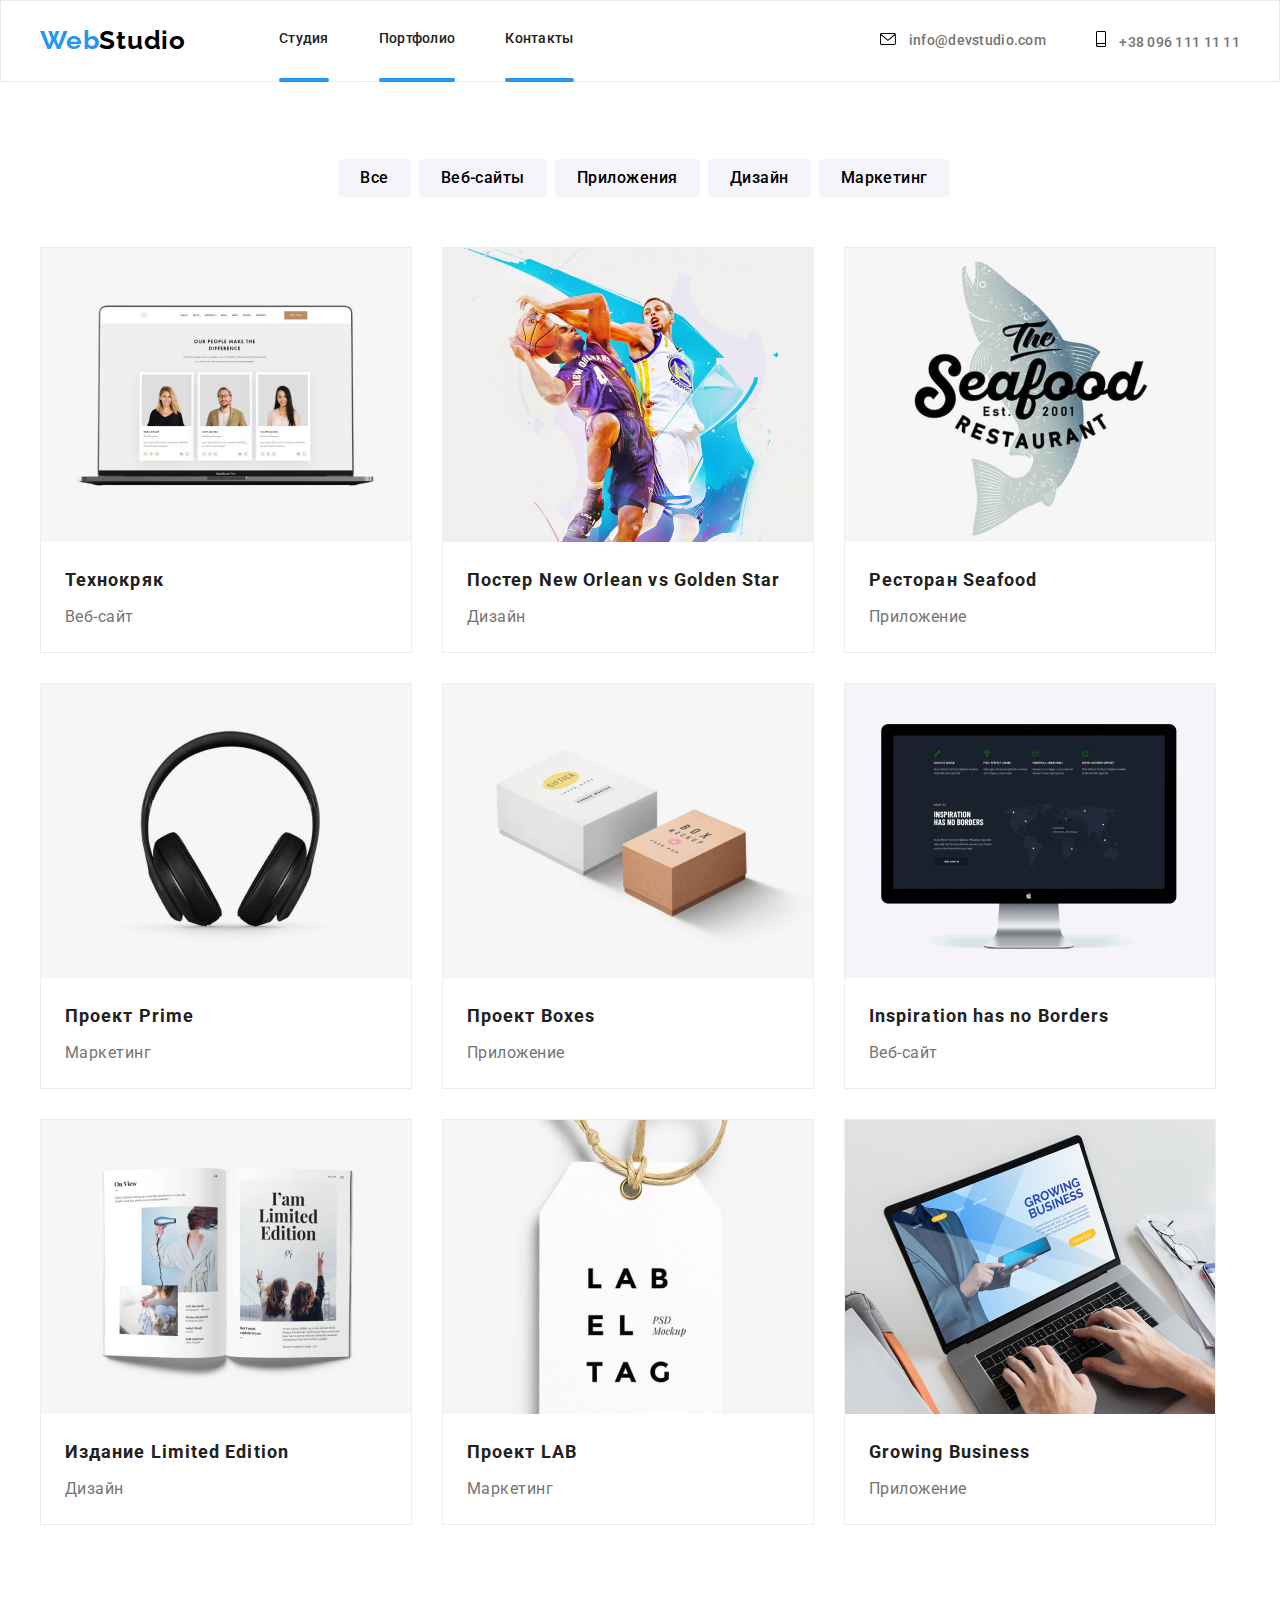
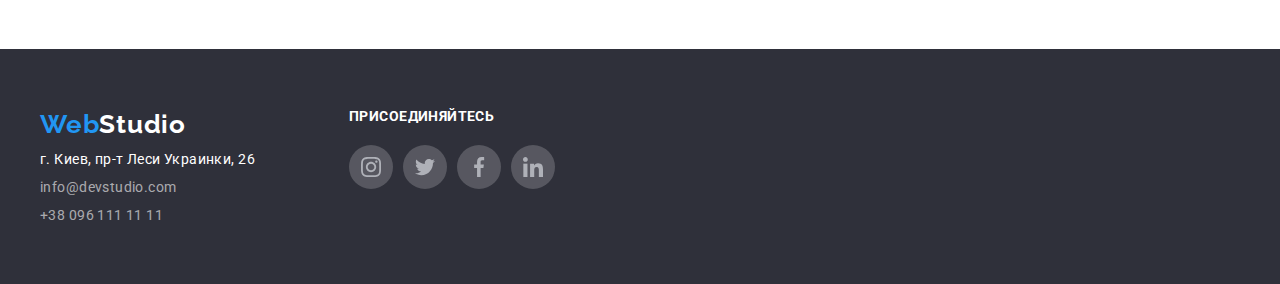
==== portfolio.html @ 112b3b0e "копирует файлы работы №4" ====
<!DOCTYPE html>
<html lang="ru">
    <head>
    <meta charset="UTF-8">
    <meta name="viewport" content="width=device-width, initial-scale=1.0">
    <title> WebStudio </title>
    <link rel="stylesheet" href="https://cdnjs.cloudflare.com/ajax/libs/modern-normalize/1.0.0/modern-normalize.min.css"
    integrity="sha512-ISS7cAi1PEhQ8jnbJpJZMd29NlhNj4AWYyLOSp2CE/CsHxTCu+r+t0D2yoJudVrd0/8fTVPUVDzY5Tvli75u/g=="
    crossorigin="anonymous" />
    <link rel="preconnect" href="https://fonts.gstatic.com">
    <link href="https://fonts.googleapis.com/css2?family=Raleway&family=Roboto:wght@400;700;900&display=swap" rel="stylesheet">
    <link rel="stylesheet" href="./css/styles.css" />
    </head>
    <body class="body">

    <!--HEADER-->
    <header class="header">
        <div class="container">
            <nav class="container-nav">
                <a lang="en" href="./index.html" class="logo"> <span class="logo-web">Web</span>Studio</a>
                <ul class="nav-list">
                    <li class="item"> <a class="nav-links current" href="./index.html"> Студия </a> </li>
                    <li class="item"> <a class="nav-links current" href="./portfolio.html"> Портфолио </a> </li>
                    <li class="item"> <a class="nav-links current" href=""> Контакты </a> </li>
                </ul>
            </nav>
            <ul class="cont-link list">
                <li class="item-cont">
                    <a class="contacts-link" href="mailto:info@devstudio.com">
                        <svg class="contacts-icon-mail">
                            <use href="./images/sprite.svg#icon-envelope">
    
                            </use>
                        </svg>
                        info@devstudio.com </a>
                </li>
                <li class="item-cont">
                    <a class="contacts-link" href="tel:+380961111111">
                        <svg class="contacts-icon-phone">
                            <use href="./images/sprite.svg#icon-smartphone">
    
                            </use>
                        </svg>
                        +38 096 111 11 11 </a>
                </li>
            </ul>
    
        </div>
    </header>

    <!-- Portfolio-->
    <main> 

        <section class="portfolio-section"> 
            <div class="container">
                <ul class="portfolio-buttons">
                    <li><button class="button" type="button">Все</button></li>
                    <li><button class="button" type="button">Веб-сайты</button></li>
                    <li><button class="button" type="button">Приложения</button></li>
                    <li><button class="button" type="button">Дизайн</button></li>
                    <li><button class="button" type="button">Маркетинг</button></li>
                </ul>
            
                <ul class="portfolio-card">
                    <li class="project">
                        <a class="project-card-link" href="#">
                            <div class="portfolio-card-overlay">
                                <div class="overlay-text-container">
                                    <img src="./images/notebook.png" alt="" width="370" height="294">
                                
                                    <p class="overlay">Технокряк это современная площадка распространения коронавируса. 
                                        Компании используют эту платформу для цифрового
                                        шпионажа и атак на защищённые сервера конкурентов.</p>
                                </div>
                            </div>
                            <div class="card-text"> 
                                <h2 class="portfolio-image-title">Технокряк</h2>
                                <p class="image-description">Веб-сайт</p>
                            </div>
                        </a>
                    </li>
                    <li class="project">
                        <a class="project-card-link" href="#">
                            <div class="portfolio-card-overlay">
                                <div class="overlay-text-container">
                                    <img src="./images/basketball.png" alt="" width="370" height="294">                                
                                    <p class="overlay">text</p>
                                </div>
                            </div>
                            <div class="card-text"> 
                                <h2 class="portfolio-image-title">Постер New Orlean vs Golden Star</h2>
                                <p class="image-description">Дизайн</p>
                            </div>
                        </a>
                    </li>
                    <li class="project">
                        <a class="project-card-link" href="#">
                            <div class="portfolio-card-overlay">
                                <div class="overlay-text-container">
                                    <img src="./images/restaurant.png" alt="" width="370" height="294">                                
                                    <p class="overlay"></p>
                                </div>
                            </div>
                            <div class="card-text"> 
                                <h2 class="portfolio-image-title">Ресторан Seafood</h2>
                                <p class="image-description">Приложение</p>
                            </div>
                        </a>
                    </li>
                    <li class="project">
                        <a class="project-card-link" href="#">
                            <div class="portfolio-card-overlay">
                                <div class="overlay-text-container">
                                    <img src="./images/headphones.png" alt="" width="370" height="294">                                
                                    <p class="overlay"></p>
                                </div>
                            </div>
                            <div class="card-text"> 
                                <h2 class="portfolio-image-title">Проект Prime</h2>
                                <p class="image-description">Маркетинг</p>
                            </div>
                        </a>
                    </li>
                    <li class="project">
                        <a class="project-card-link" href="#">
                            <div class="portfolio-card-overlay">
                                <div class="overlay-text-container">
                                    <img src="./images/boxes.png" alt="" width="370" height="294">                                
                                    <p class="overlay"></p>
                                </div>
                            </div>
                            <div class="card-text"> 
                                <h2 class="portfolio-image-title">Проект Boxes</h2>
                                <p class="image-description">Приложение</p>
                            </div>
                        </a>
                    </li>
                    <li class="project">
                        <a class="project-card-link" href="#">
                            <div class="portfolio-card-overlay">
                                <div class="overlay-text-container">
                                    <img src="./images/monitor.png" alt="" width="370" height="294">
                                
                                    <p class="overlay"></p>
                                </div>
                            </div>
                            <div class="card-text"> 
                                <h2 class="portfolio-image-title">Inspiration has no Borders</h2>
                                <p class="image-description">Веб-сайт</p>
                            </div>
                        </a>
                    </li>
                    <li class="project">
                        <a class="project-card-link" href="#">
                            <div class="portfolio-card-overlay">
                                <div class="overlay-text-container">
                                    <img src="./images/magazine.png" alt="" width="370" height="294">
                                
                                    <p class="overlay"></p>
                                </div>
                            </div>
                            <div class="card-text"> 
                                <h2 class="portfolio-image-title">Издание Limited Edition</h2>
                                <p class="image-description">Дизайн</p>
                            </div>
                        </a>
                    </li>
                    <li class="project">
                        <a class="project-card-link" href="#">
                            <div class="portfolio-card-overlay">
                                <div class="overlay-text-container">
                                    <img src="./images/label.png" alt="" width="370" height="294">
                                
                                    <p class="overlay"></p>
                                </div>
                            </div>
                            <div class="card-text"> 
                                <h2 class="portfolio-image-title">Проект LAB</h2>
                                <p class="image-description">Маркетинг</p>
                            </div>
                        </a>
                    </li>
                    <li class="project">
                        <a class="project-card-link" href= "#">
                            <div class="portfolio-card-overlay">
                                <div class="overlay-text-container">
                                    <img src="./images/business.png" alt="" width="370" height="294">
                                
                                    <p class="overlay"></p>
                                </div>                         
                            </div>
                            <div class="card-text"> 
                                <h2 class="portfolio-image-title">Growing Business</h2>
                                <p class="image-description">Приложение</p>
                            </div>
                        </a>
                    </li>
                </ul>
            </div>
        </section>
    </main>

<!--Footer-->
        <footer class="footer">
            <div class="footer-container">
                <div class="address-container">
                    <a lang="en" href="./index.html" class="logo">
                        <span class="logo-web">Web</span>Studio
                    </a>

                <address>
                    <ul class="address">
                        <li class="footer-navigation-list-item"> <a class="address-color"
                            href="https://www.google.com/maps/place/%D0%B1%D1%83%D0%BB.+%D0%9B%D0%B5%D1%81%D0%B8+%D0%A3%D0%BA%D1%80%D0%B0%D0%B8%D0%BD%D0%BA%D0%B8,+26,+%D0%9A%D0%B8%D0%B5%D0%B2,+02000/@50.4265841,30.5361971,17z/data=!3m1!4b1!4m5!3m4!1s0x40d4cf0e033ecbe9:0x57a4dffefec77da0!8m2!3d50.4265807!4d30.5383858">
                            г. Киев, пр-т Леси Украинки, 26 </a> </li>
                        <li class="footer-navigation-list-item"> <a href="mailto:info@devstudio.com">
                            info@devstudio.com </a> </li>
                        <li class="footer-navigation-list-item"> <a href="tel:+380961111111">
                            +38 096 111 11 11 </a> </li>
                    </ul>
                </address>
                </div>

                <div class="join-us">
                    <h3 class="footer-title">
                    присоединяйтесь
                    </h3>
                    <ul class="social-list-footer">
                    <li class="footer-social-item">
                    <a href="" class="footer-social-link">
                        <svg class="social-list-icon">
                            <use href="./images/sprite.svg#instagram"></use>
                        </svg>
                    </a>
                    </li>
                    <li class="footer-social-item">
                    <a href="" class="footer-social-link">
                        <svg class="social-list-icon">
                            <use href="./images/sprite.svg#twitter"></use>
                        </svg>
                    </a>
                    </li>
                    <li class="footer-social-item">
                    <a href="" class="footer-social-link">
                        <svg class="social-list-icon">
                            <use href="./images/sprite.svg#facebook"></use>
                        </svg>
                    </a>
                    </li>
                    <li class="footer-social-item">
                    <a href="" class="footer-social-link">
                        <svg class="social-list-icon">
                            <use href="./images/sprite.svg#linkedin"></use>
                        </svg>
                    </a>
                    </li>
                    </ul>
                </div>  
            </div>


        </footer>
    </body>

</html>
---- css/styles.css ----
body {
  margin: 0;
  background-color: var(--white-color);
  color: var(--text-head-color);
  font-family: "Roboto", sans-serif;
  /* font-weight: var(--bold-font-weight);
  letter-spacing: var(--letter-spacing); */
  font-style: normal;
  letter-spacing: 0.03em;
}

h1,
h2,
h3,
h4,
h5,
h6,
p {
  margin: 0px;
}

ul {
  list-style-type: none;
  margin: 0px;
  padding: 0px;
}
link {
  font-style: none;
  text-decoration: none;
}
img {
  display: block;
  min-width: 100px;
}
a {
  text-decoration: none;
}
button {
  font-family: inherit;
}

:root {
  --text-font: "Roboto", sans-serif;
  --text-main-color: #757575;
  --icon-color: #afb1b8;
  --text-head-color: #212121;
  --accent-color: #2196f3;
  --white-color: #ffffff;
  --black-color: #000000;
  --contacts-color: rgba(255, 255, 255, 0.6);
  --background-main: #2f303a;
  --background-team: #f5f4fa;
  --border-work-examples: #eeeeee;
  --portfolio-border: #ececec;
}
.container {
  width: 1200px;
  margin: 0 auto;
  padding: 0px 15px;
}

/*======= HEADER ======*/
.header {
  display: flex;
  align-items: center;
  height: 80px;
  border: 1px solid #ececec;
}
.header .container {
  display: flex;
  align-items: center;
}
.container-nav {
  display: flex;
  align-items: center;
}
.nav-list {
  display: flex;
  align-items: center;
}
.item {
  position: relative;
}
.nav-list .item:not(:last-child) {
  margin-right: 50px;
}
.cont-link {
  display: flex;
  margin-left: auto;
  align-items: center;
}

.cont-link .item-cont:not(:first-child) {
  margin-left: 50px;
}

.logo {
  margin-right: 93px;
  font-family: Raleway;
  font-weight: 700;
  font-size: 26px;
  line-height: 1.2;
  letter-spacing: 0.03em;
  color: #000000;
}

.logo-web {
  color: var(--accent-color);
}
.current::after {
  content: "";
  position: relative;
  display: block;
  bottom: -29px;
  left: 0px;
  height: 4px;
  border-radius: 2px;
  background-color: var(--accent-color);
}
.nav-links .current {
  color: var(--accent-color);
}
.nav-links {
  display: block;
  font-family: Roboto;
  font-style: normal;
  font-weight: 500;
  font-size: 14px;
  line-height: 1.42;
  letter-spacing: 0.02em;
  color: #212121;
}
.nav-links:focus,
.nav-links:hover {
  color: var(--accent-color);
}

.contacts-link {
  display: block;
  font-family: Roboto;
  font-style: normal;
  font-weight: 500;
  font-size: 14px;
  line-height: 1.14;
  letter-spacing: 0.02em;

  color: var(--text-main-color);
}
.contacts-link:hover,
.contacts-link:focus {
  color: var(--accent-color);
}
.contacts-icon-mail {
  width: 16px;
  height: 12px;
  margin-right: 10px;
}
.contacts-icon-phone {
  width: 10px;
  height: 16px;
  margin-right: 10px;
}
.contacts-link:hover .contacts-icon-mail,
.contacts-link:focus .contacts-icon-mail {
  fill: var(--accent-color);
}
.contacts-link:hover .contacts-icon-phone,
.contacts-link:focus .contacts-icon-phone {
  fill: var(--accent-color);
}
/* ====== HERO ======= */

.hero-section {
  background-color: #2f303a;
  background-image: linear-gradient(
      rgba(47, 48, 58, 0.4),
      rgba(47, 48, 58, 0.4)
    ),
    url(../images/hero-bg.jpg);
  padding-top: 200px;
  padding-bottom: 200px;
  text-align: center;
}

.hero-container {
  max-width: 695px;
  margin-right: auto;
  margin-left: auto;
}

.hero-title {
  font-weight: 900;
  font-size: 44px;
  line-height: 1.36;
  letter-spacing: 0.06em;
  text-transform: uppercase;
  color: #ffffff;
  margin-bottom: 30px;
}
.hero-button {
  min-width: 170px;
  padding: 10px 15px;

  font-weight: bold;
  font-size: 16px;
  line-height: 1.875;
  border-radius: 4px;
  border: 0px;
  background-color: #2196f3;
  align-items: center;
  text-align: center;
  letter-spacing: 0.06em;
  color: #ffffff;
}

/* ======== Details ========*/
.opportunoties-icon-list {
  display: flex;
}
.list-item-icon {
  background: #f5f4fa;
  border-radius: 4px;
  padding: 25px 100px;
  margin-right: 30px;
  margin-bottom: 30px;
}
.opportunities-icon {
  width: 70px;
  height: 70px;
}
.details-section {
  padding-top: 95px;
  padding-bottom: 95px;
}

.details {
  display: flex;
  width: 1170px;
  height: 101px;
}

.details-list:not(:last-child) {
  margin-right: 30px;
}

.details-list {
  width: 270px;
}

.details-list-titles {
  margin-bottom: 10px;

  font-weight: bold;
  font-size: 14px;
  line-height: 1.143;
  letter-spacing: 0.03em;
  text-transform: uppercase;
  color: #212121;
}

.description {
  font-weight: 400;
  font-size: 14px;
  line-height: 1.71;
}

/* ===== Whot we do===== */

.whotwedo-section {
  padding-bottom: 95px;
  margin: 0px 89.5px;
}
.imeges-title {
  font-weight: bold;
  font-size: 36px;
  line-height: 1.66;
  text-align: center;
  letter-spacing: 0.03em;
  color: #212121;
  margin-bottom: 50px;
}

.imeges-list {
  display: flex;
}

.imeges-list :not(:last-child) {
  margin-right: 30px;
}

/* -- Team -- */

.our-team {
  padding: 95px;
  background-color: #f5f4fa;
}
.our-team-title {
  font-weight: bold;
  font-size: 36px;
  line-height: 1.66;
  text-align: center;
  letter-spacing: 0.03em;
  color: #212121;
  margin-bottom: 50px;
}

.our-team-list {
  display: flex;
  justify-content: space-between;
  margin-top: 50px;
}
.our-team-list > li:not(:last-child) {
  margin-right: 30px;
}

.our-team-list-card {
  display: flex;
  flex-direction: column;
  width: 270px;
  height: 412px;
  border-radius: 0px 0px 4px 4px;
  background: #ffffff;
  box-shadow: 0px 1px 3px rgba(0, 0, 0, 0.12), 0px 1px 1px rgba(0, 0, 0, 0.14),
    0px 2px 1px rgba(0, 0, 0, 0.2);
}

.our-team-list-card > img {
  width: 100%;
  height: 260px;
}

.name {
  margin: 30px auto 10px auto;
  font-weight: 500;
  line-height: 1.187;
  letter-spacing: 0.03em;
  color: #212121;
}
.name-position {
  margin: 0 auto 0 auto;
  margin-bottom: 16px;
  font-weight: normal;
  font-size: 16px;
  line-height: 1.187px;
  text-align: center;
  letter-spacing: 0.03em;
  color: #757575;
}

.social-list {
  display: flex;
  justify-content: space-between;
  padding-left: 32px;
  padding-right: 32px;
  padding-bottom: 30px;
}

.social-list-icon {
  width: 20px;
  height: 20px;
  fill: var(--icon-color);
}

.social-list-link {
  display: flex;
  justify-content: center;
  align-items: center;
  width: 44px;
  height: 44px;
  border-radius: 50%;
  background-color: #ffffff;
}
.social-list-link:hover,
.social-list-link:focus {
  background-color: var(--accent-color);
}
.social-list-link:hover .social-list-icon,
.social-list-link:focus .social-list-icon {
  fill: #ffffff;
}

/* ---Client section--- */
.client-section {
  padding-top: 94px;
  padding-bottom: 94px;
}
.client-title {
  margin-top: 0px;
  margin-bottom: 50px;
  font-weight: 700;
  font-size: 36px;
  line-height: 1.16;
  text-align: center;
}
/* .client-icon:hover,
.client-icon:focus {
  background-color: var(--accent-color);
} */
.client-list {
  display: flex;
  justify-content: center;
}
.client-link:hover,
.client-link:focus {
  fill: var(--accent-color);
  border: 1px solid var(--accent-color);
}

.client-link:last-child {
  margin-left: 0px;
}
.logo-1 {
  width: 44.27px;
  height: 49.23px;
}
.logo-2 {
  width: 40px;
  height: 52px;
}
.logo-3 {
  width: 41px;
  height: 46.6px;
}
.logo-4 {
  width: 79.66px;
  height: 42.02px;
}
.logo-5 {
  width: 59px;
  height: 47px;
}
.logo-6 {
  width: 88.48px;
  height: 45.44px;
}

.client-link {
  display: flex;
  justify-content: center;
  align-items: center;
  width: 170px;
  height: 90px;
  margin-right: 30px;
  cursor: pointer;
  border: 1px solid var(--icon-color);
  fill: var(--icon-color);
  border-radius: 4px;
}
/*  --Footer--  */

.footer {
  padding: 60px 0;
  background-color: #2f303a;
}
.footer-container {
  width: 1200px;
  padding-right: 15px;
  padding-left: 15px;
  margin-left: auto;
  margin-right: auto;
}
.address-container {
  margin-right: 70px;
}

.footer .footer-container {
  display: flex;
}
.footer-container {
  display: flex;
}
.footer-title {
  margin-top: 0px;
  margin-bottom: 20px;
  color: var(--secondary-text-color);
  font-weight: 700;
  font-size: 14px;
  line-height: 1.14;
  text-transform: uppercase;
}
.join-us {
  font-weight: 900;
  font-size: 14px;
  line-height: 1.142;
  letter-spacing: 0.03em;
  text-transform: uppercase;
  color: #ffffff;
  /* margin-bottom: 20px; */
}
.footer-social-item {
  display: flex;
  justify-content: center;
  align-items: center;
  width: 44px;
  height: 44px;
  border-radius: 50%;
  cursor: pointer;
  fill: var(--icon-color);
  background: rgba(255, 255, 255, 0.1);
}
.footer-social-item:hover .social-list-icon,
.footer-social-item:focus .social-list-icon {
  fill: #ffffff;
}
.footer-social-link {
  display: flex;
  justify-content: center;
  align-items: center;
  width: 44px;
  height: 44px;
  border-radius: 50%;
  cursor: pointer;
  fill: var(--text-main-color);
  background: rgba(255, 255, 255, 0.1);
}
.footer-social-link:hover,
.footer-social-link:focus {
  background-color: var(--accent-color);
}

.social-list-footer {
  display: flex;
  align-items: baseline;
}
.footer-social-item {
  margin-right: 10px;
}

.footer .logo {
  color: #ffffff;
}

.address > li > a {
  font-style: normal;
  font-weight: normal;
  font-size: 14px;
  line-height: 1.5px;
  letter-spacing: 0.03em;
  color: rgba(255, 255, 255, 0.6);
}
.address > li:first-of-type > a {
  color: #ffffff;
}

.footer-navigation-list-item {
  margin-top: 9px;
}

/*======PORTFOLIO========*/
.portfolio-section {
  padding-top: 77px;
  padding-bottom: 94px;
}
.portfolio-buttons {
  display: flex;
  justify-content: center;
  margin-bottom: 50px;
}

.button {
  display: inline-block;
  background-color: var(--background-team);
  font-family: Roboto;
  font-weight: 500;
  font-size: 16px;
  line-height: 1.62;
  letter-spacing: 0.03em;
  text-align: center;
  border: 0px;
  border-radius: 4px;
  padding: 6px 22px;
  margin-left: 8px;
  transition: transform 250ms cubic-bezier(0.4, 0, 0.2, 1);
}
.portfolio-card {
  display: flex;
  flex-wrap: wrap;
}
.project-card-link {
  display: block;
}
.project {
  width: 370px;
  border: 1px solid var(--border-work-examples);
  margin-right: 30px;
  margin-bottom: 30px;
}
.project:nth-child(3n) {
  margin-right: 0px;
}
.card-text {
  padding: 20px 24px;
}
.portfolio-image-title {
  margin-bottom: 4px;
  color: var(--text-head-color);
  font-weight: 700;
  font-size: 18px;
  line-height: 2;
  letter-spacing: 0.06em;
}
.image-description {
  margin-top: 0px;
  color: var(--text-main-color);
  font-weight: 400;
  font-size: 16px;
  line-height: 1.87;
}
.overlay-text-container {
  position: relative;
  overflow: hidden;
}

.overlay {
  position: absolute;
  left: 0;
  top: 0;
  width: 100%;
  height: 100%;
  color: #ffffff;
  font-style: normal;
  font-weight: normal;
  font-size: 18px;
  line-height: 1.56;
  background-color: rgb(33, 150, 243, 0.9);
  padding: 24px;
  transform: translateY(100%);
  transition: transform 250ms linear;
}
.project-card-link:hover .overlay,
.project-card-link:focus .overlay {
  transform: translateY(0%);
}
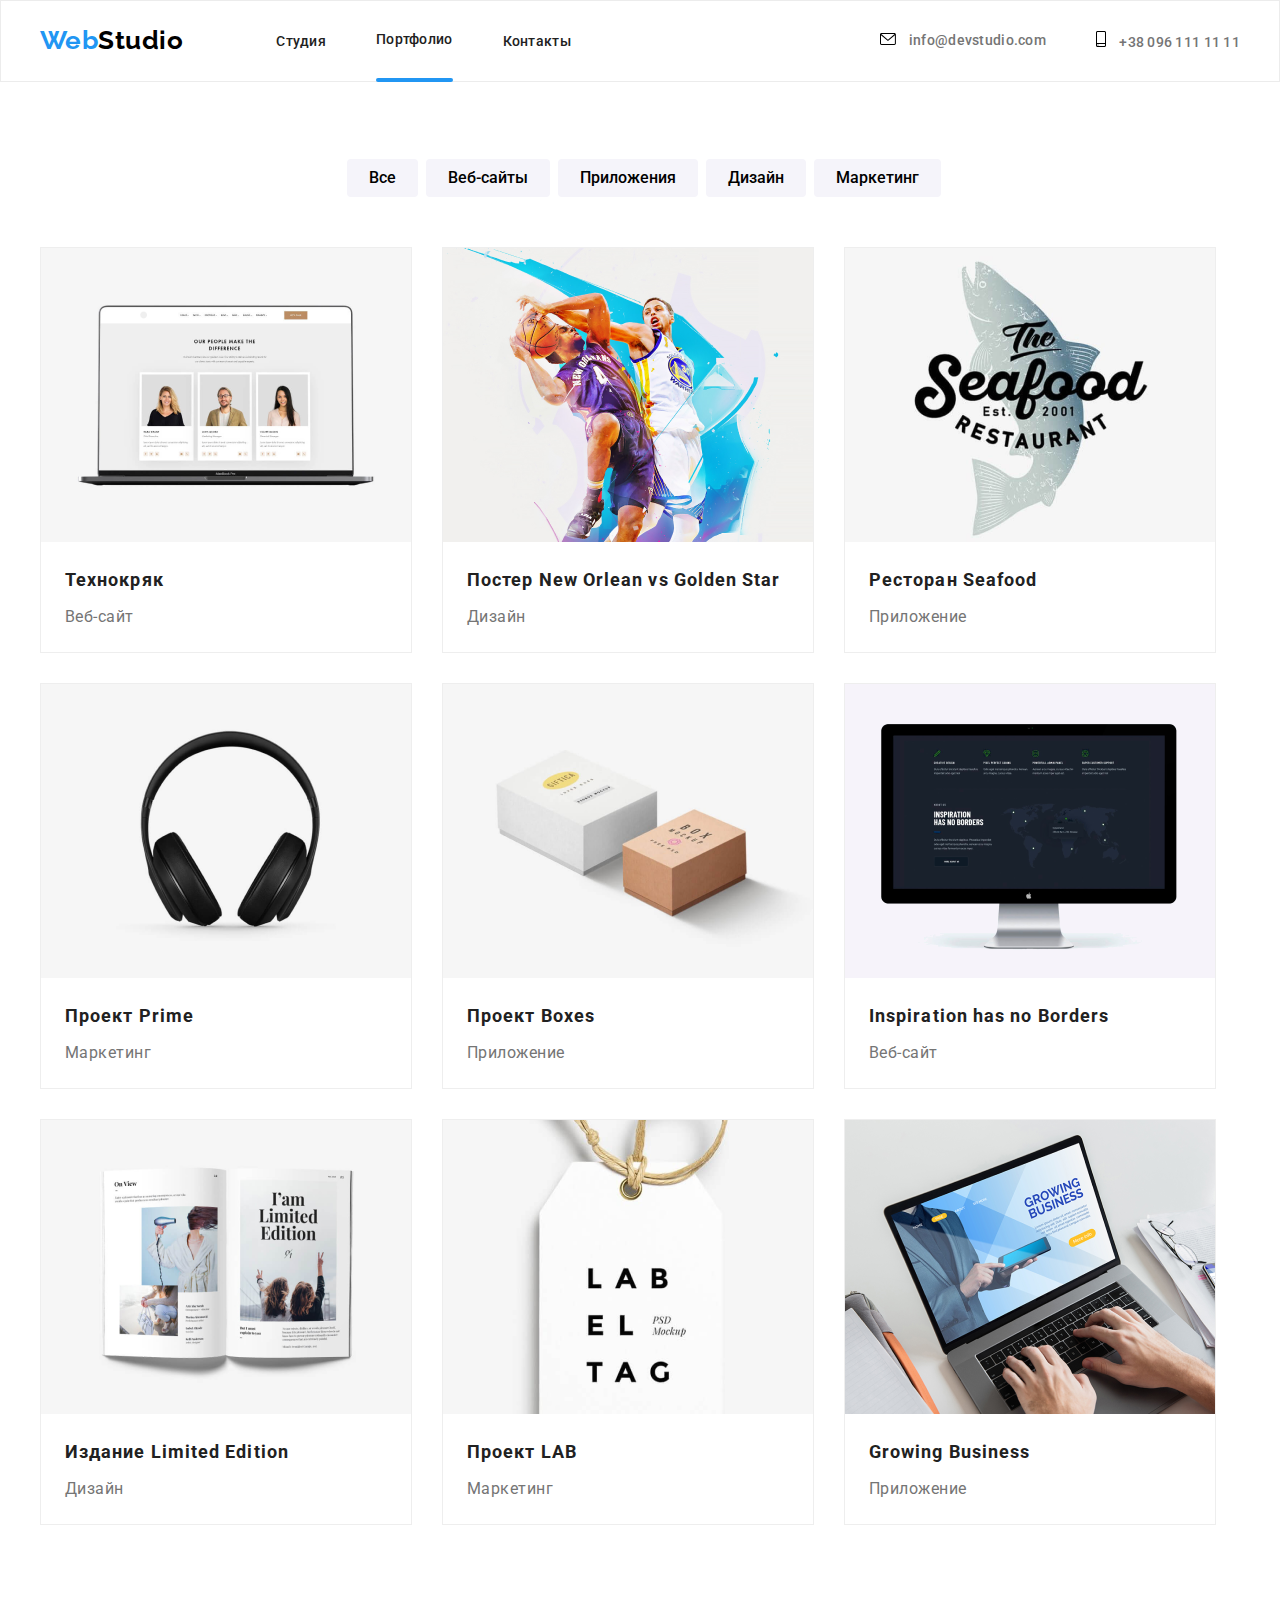
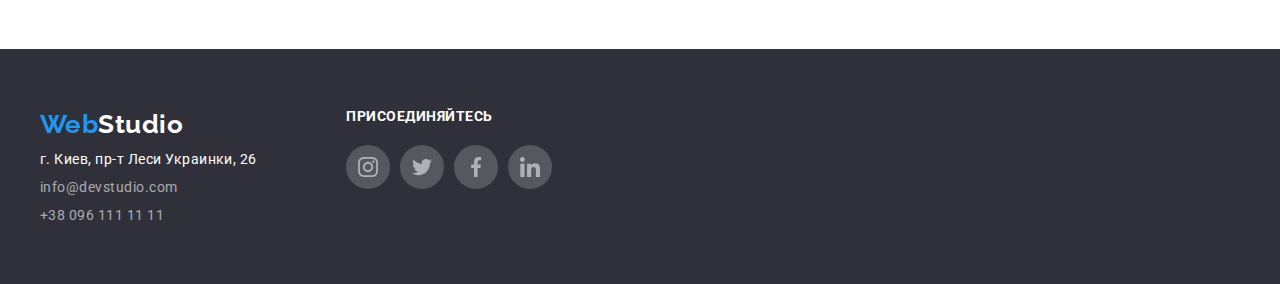
==== commit 6c300535: "добавляет transitions" ====
--- a/portfolio.html
+++ b/portfolio.html
@@ -1,17 +1,20 @@
 <!DOCTYPE html>
 <html lang="ru">
-    <head>
+
+<head>
     <meta charset="UTF-8">
     <meta name="viewport" content="width=device-width, initial-scale=1.0">
     <title> WebStudio </title>
     <link rel="stylesheet" href="https://cdnjs.cloudflare.com/ajax/libs/modern-normalize/1.0.0/modern-normalize.min.css"
-    integrity="sha512-ISS7cAi1PEhQ8jnbJpJZMd29NlhNj4AWYyLOSp2CE/CsHxTCu+r+t0D2yoJudVrd0/8fTVPUVDzY5Tvli75u/g=="
-    crossorigin="anonymous" />
+        integrity="sha512-ISS7cAi1PEhQ8jnbJpJZMd29NlhNj4AWYyLOSp2CE/CsHxTCu+r+t0D2yoJudVrd0/8fTVPUVDzY5Tvli75u/g=="
+        crossorigin="anonymous" />
     <link rel="preconnect" href="https://fonts.gstatic.com">
-    <link href="https://fonts.googleapis.com/css2?family=Raleway&family=Roboto:wght@400;700;900&display=swap" rel="stylesheet">
+    <link href="https://fonts.googleapis.com/css2?family=Raleway:wght@700&family=Roboto:wght@400;700;900&display=swap"
+    rel="stylesheet">
     <link rel="stylesheet" href="./css/styles.css" />
-    </head>
-    <body class="body">
+</head>
+
+<body class="body">
 
     <!--HEADER-->
     <header class="header">
@@ -19,9 +22,9 @@
             <nav class="container-nav">
                 <a lang="en" href="./index.html" class="logo"> <span class="logo-web">Web</span>Studio</a>
                 <ul class="nav-list">
-                    <li class="item"> <a class="nav-links current" href="./index.html"> Студия </a> </li>
+                    <li class="item"> <a class="nav-links " href="./index.html"> Студия </a> </li>
                     <li class="item"> <a class="nav-links current" href="./portfolio.html"> Портфолио </a> </li>
-                    <li class="item"> <a class="nav-links current" href=""> Контакты </a> </li>
+                    <li class="item"> <a class="nav-links " href=""> Контакты </a> </li>
                 </ul>
             </nav>
             <ul class="cont-link list">
@@ -260,6 +263,7 @@
 
 
         </footer>
+     
     </body>
 
 </html>--- a/css/styles.css
+++ b/css/styles.css
@@ -1,10 +1,7 @@
 body {
   margin: 0;
-  background-color: var(--white-color);
   color: var(--text-head-color);
   font-family: "Roboto", sans-serif;
-  /* font-weight: var(--bold-font-weight);
-  letter-spacing: var(--letter-spacing); */
   font-style: normal;
   letter-spacing: 0.03em;
 }
@@ -78,9 +75,7 @@
   display: flex;
   align-items: center;
 }
-.item {
-  position: relative;
-}
+
 .nav-list .item:not(:last-child) {
   margin-right: 50px;
 }
@@ -100,7 +95,6 @@
   font-weight: 700;
   font-size: 26px;
   line-height: 1.2;
-  letter-spacing: 0.03em;
   color: #000000;
 }
 
@@ -117,18 +111,16 @@
   border-radius: 2px;
   background-color: var(--accent-color);
 }
-.nav-links .current {
+.current {
   color: var(--accent-color);
 }
 .nav-links {
-  display: block;
-  font-family: Roboto;
-  font-style: normal;
   font-weight: 500;
   font-size: 14px;
   line-height: 1.42;
   letter-spacing: 0.02em;
   color: #212121;
+  transition: color 250ms cubic-bezier(0.4, 0, 0.2, 1);
 }
 .nav-links:focus,
 .nav-links:hover {
@@ -137,14 +129,12 @@
 
 .contacts-link {
   display: block;
-  font-family: Roboto;
-  font-style: normal;
   font-weight: 500;
   font-size: 14px;
   line-height: 1.14;
   letter-spacing: 0.02em;
-
   color: var(--text-main-color);
+  transition: color 250ms cubic-bezier(0.4, 0, 0.2, 1);
 }
 .contacts-link:hover,
 .contacts-link:focus {
@@ -154,11 +144,13 @@
   width: 16px;
   height: 12px;
   margin-right: 10px;
+  transition: fill 250ms cubic-bezier(0.4, 0, 0.2, 1);
 }
 .contacts-icon-phone {
   width: 10px;
   height: 16px;
   margin-right: 10px;
+  transition: fill 250ms cubic-bezier(0.4, 0, 0.2, 1);
 }
 .contacts-link:hover .contacts-icon-mail,
 .contacts-link:focus .contacts-icon-mail {
@@ -253,7 +245,6 @@
   font-weight: bold;
   font-size: 14px;
   line-height: 1.143;
-  letter-spacing: 0.03em;
   text-transform: uppercase;
   color: #212121;
 }
@@ -275,7 +266,6 @@
   font-size: 36px;
   line-height: 1.66;
   text-align: center;
-  letter-spacing: 0.03em;
   color: #212121;
   margin-bottom: 50px;
 }
@@ -287,7 +277,24 @@
 .imeges-list :not(:last-child) {
   margin-right: 30px;
 }
-
+.whotwedo-overlay {
+  position: relative;
+}
+.whotwedo-overlay-text {
+  padding: 27px 80px 27px 83px;
+  position: absolute;
+  bottom: 0px;
+  left: 0px;
+  max-width: 100%;
+  height: 70px;
+  background: rgba(47, 48, 58, 0.8);
+  color: var(--white-color);
+  font-weight: 700;
+  font-size: 14px;
+  line-height: 1.14;
+  text-align: center;
+  text-transform: uppercase;
+}
 /* -- Team -- */
 
 .our-team {
@@ -299,7 +306,6 @@
   font-size: 36px;
   line-height: 1.66;
   text-align: center;
-  letter-spacing: 0.03em;
   color: #212121;
   margin-bottom: 50px;
 }
@@ -339,11 +345,9 @@
 .name-position {
   margin: 0 auto 0 auto;
   margin-bottom: 16px;
-  font-weight: normal;
   font-size: 16px;
   line-height: 1.187px;
   text-align: center;
-  letter-spacing: 0.03em;
   color: #757575;
 }
 
@@ -359,6 +363,7 @@
   width: 20px;
   height: 20px;
   fill: var(--icon-color);
+  transition: fill 250ms cubic-bezier(0.4, 0, 0.2, 1);
 }
 
 .social-list-link {
@@ -369,6 +374,7 @@
   height: 44px;
   border-radius: 50%;
   background-color: #ffffff;
+  transition: background-color 250ms cubic-bezier(0.4, 0, 0.2, 1);
 }
 .social-list-link:hover,
 .social-list-link:focus {
@@ -392,48 +398,11 @@
   line-height: 1.16;
   text-align: center;
 }
-/* .client-icon:hover,
-.client-icon:focus {
-  background-color: var(--accent-color);
-} */
+
 .client-list {
   display: flex;
   justify-content: center;
 }
-.client-link:hover,
-.client-link:focus {
-  fill: var(--accent-color);
-  border: 1px solid var(--accent-color);
-}
-
-.client-link:last-child {
-  margin-left: 0px;
-}
-.logo-1 {
-  width: 44.27px;
-  height: 49.23px;
-}
-.logo-2 {
-  width: 40px;
-  height: 52px;
-}
-.logo-3 {
-  width: 41px;
-  height: 46.6px;
-}
-.logo-4 {
-  width: 79.66px;
-  height: 42.02px;
-}
-.logo-5 {
-  width: 59px;
-  height: 47px;
-}
-.logo-6 {
-  width: 88.48px;
-  height: 45.44px;
-}
-
 .client-link {
   display: flex;
   justify-content: center;
@@ -445,7 +414,43 @@
   border: 1px solid var(--icon-color);
   fill: var(--icon-color);
   border-radius: 4px;
-}
+  transition: fill 250ms cubic-bezier(0.4, 0, 0.2, 1),
+    border 250ms cubic-bezier(0.4, 0, 0.2, 1);
+}
+.client-link:hover,
+.client-link:focus {
+  fill: var(--accent-color);
+  border: 1px solid var(--accent-color);
+}
+
+.client-link:last-child {
+  margin-left: 0px;
+}
+.logo-1 {
+  width: 44.27px;
+  height: 49.23px;
+}
+.logo-2 {
+  width: 40px;
+  height: 52px;
+}
+.logo-3 {
+  width: 41px;
+  height: 46.6px;
+}
+.logo-4 {
+  width: 79.66px;
+  height: 42.02px;
+}
+.logo-5 {
+  width: 59px;
+  height: 47px;
+}
+.logo-6 {
+  width: 88.48px;
+  height: 45.44px;
+}
+
 /*  --Footer--  */
 
 .footer {
@@ -482,10 +487,8 @@
   font-weight: 900;
   font-size: 14px;
   line-height: 1.142;
-  letter-spacing: 0.03em;
   text-transform: uppercase;
   color: #ffffff;
-  /* margin-bottom: 20px; */
 }
 .footer-social-item {
   display: flex;
@@ -497,6 +500,7 @@
   cursor: pointer;
   fill: var(--icon-color);
   background: rgba(255, 255, 255, 0.1);
+  transition: 250ms cubic-bezier(0.4, 0, 0.2, 1);
 }
 .footer-social-item:hover .social-list-icon,
 .footer-social-item:focus .social-list-icon {
@@ -510,8 +514,9 @@
   height: 44px;
   border-radius: 50%;
   cursor: pointer;
-  fill: var(--text-main-color);
   background: rgba(255, 255, 255, 0.1);
+
+  transition: background-color 250ms cubic-bezier(0.4, 0, 0.2, 1);
 }
 .footer-social-link:hover,
 .footer-social-link:focus {
@@ -535,7 +540,6 @@
   font-weight: normal;
   font-size: 14px;
   line-height: 1.5px;
-  letter-spacing: 0.03em;
   color: rgba(255, 255, 255, 0.6);
 }
 .address > li:first-of-type > a {
@@ -560,11 +564,9 @@
 .button {
   display: inline-block;
   background-color: var(--background-team);
-  font-family: Roboto;
   font-weight: 500;
   font-size: 16px;
   line-height: 1.62;
-  letter-spacing: 0.03em;
   text-align: center;
   border: 0px;
   border-radius: 4px;
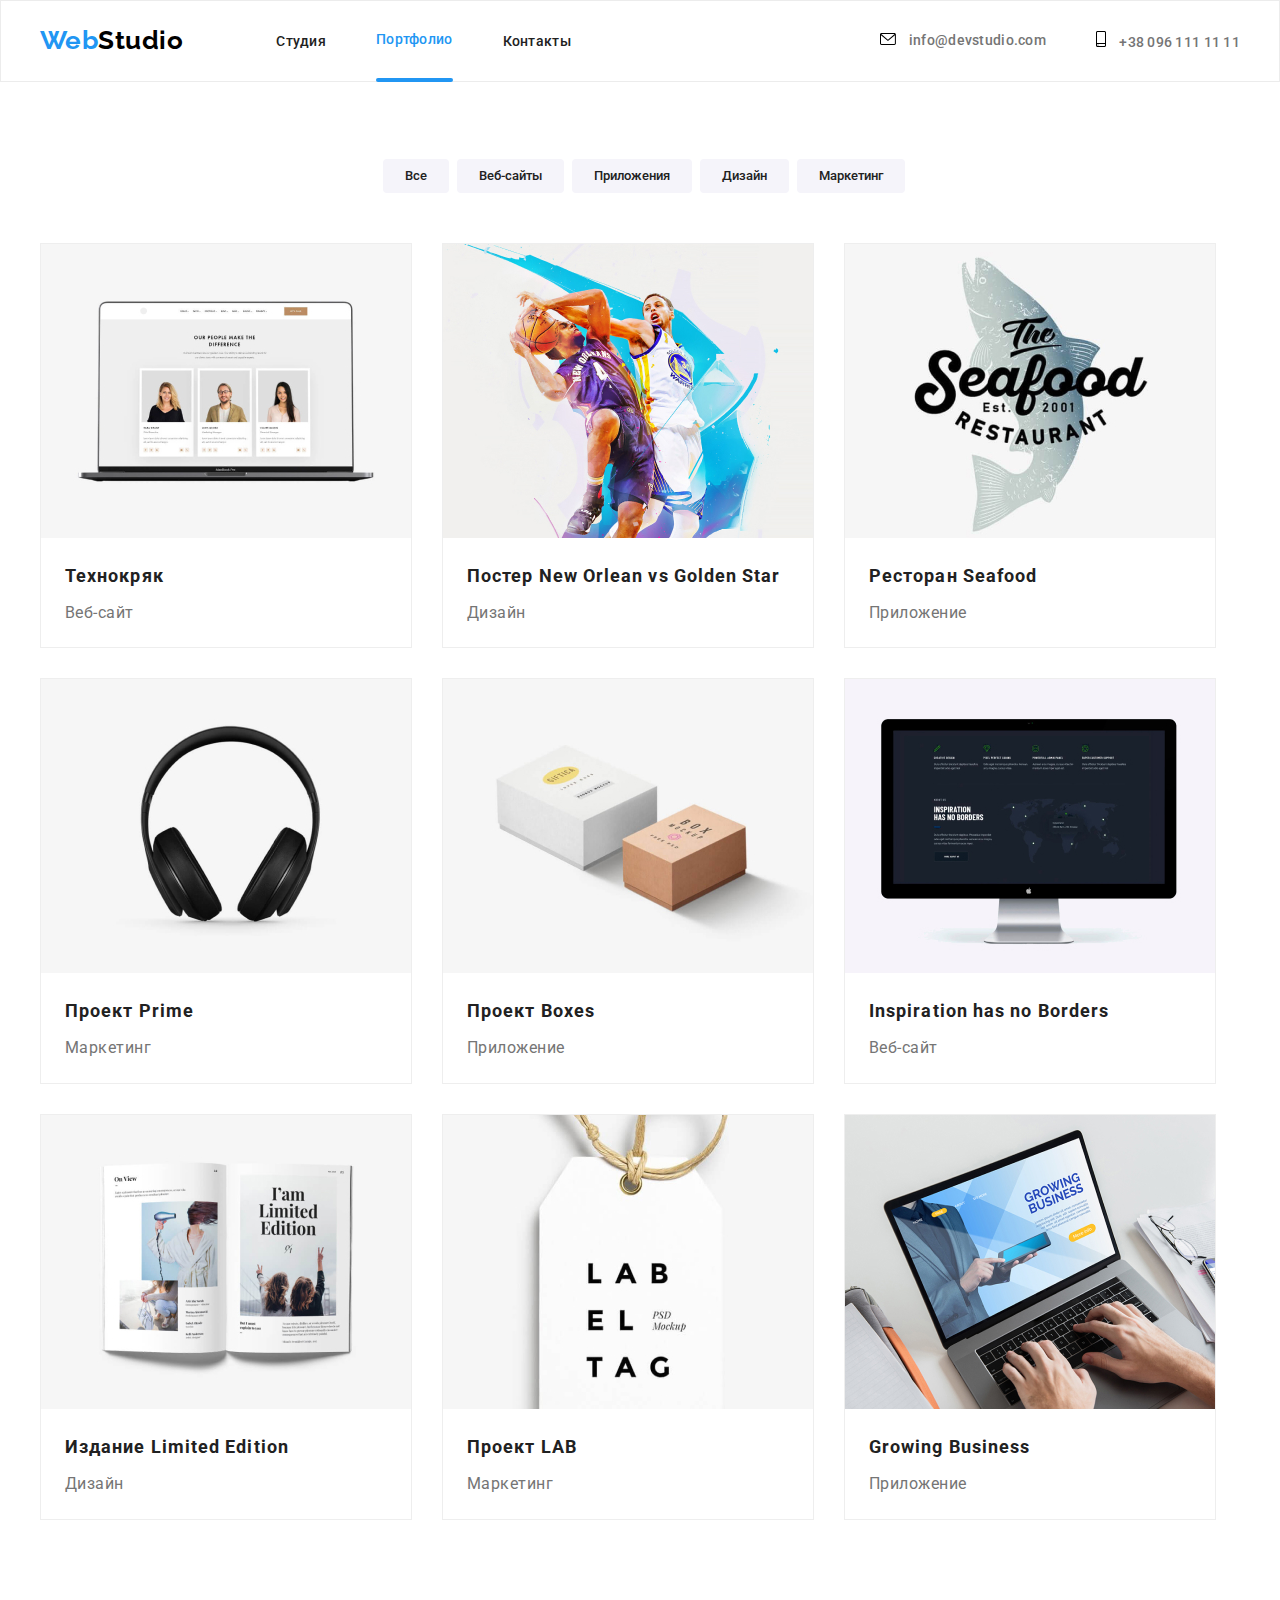
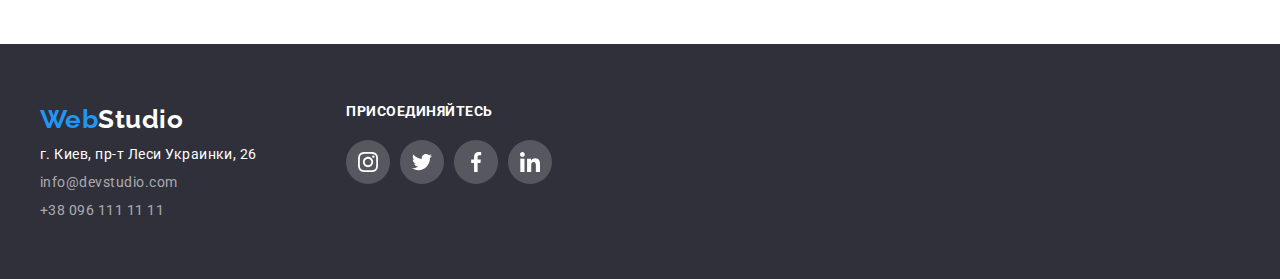
==== commit 42ece245: "добавляет модальное окно" ====
--- a/portfolio.html
+++ b/portfolio.html
@@ -9,7 +9,7 @@
         integrity="sha512-ISS7cAi1PEhQ8jnbJpJZMd29NlhNj4AWYyLOSp2CE/CsHxTCu+r+t0D2yoJudVrd0/8fTVPUVDzY5Tvli75u/g=="
         crossorigin="anonymous" />
     <link rel="preconnect" href="https://fonts.gstatic.com">
-    <link href="https://fonts.googleapis.com/css2?family=Raleway:wght@700&family=Roboto:wght@400;700;900&display=swap"
+    <link href="https://fonts.googleapis.com/css2?family=Raleway:wght@700&family=Roboto:wght@400;500;700;900&display=swap"
     rel="stylesheet">
     <link rel="stylesheet" href="./css/styles.css" />
 </head>
@@ -69,7 +69,7 @@
                         <a class="project-card-link" href="#">
                             <div class="portfolio-card-overlay">
                                 <div class="overlay-text-container">
-                                    <img src="./images/notebook.png" alt="" width="370" height="294">
+                                    <img src="./images/notebook.jpg" alt="" width="370" height="294">
                                 
                                     <p class="overlay">Технокряк это современная площадка распространения коронавируса. 
                                         Компании используют эту платформу для цифрового
@@ -86,7 +86,7 @@
                         <a class="project-card-link" href="#">
                             <div class="portfolio-card-overlay">
                                 <div class="overlay-text-container">
-                                    <img src="./images/basketball.png" alt="" width="370" height="294">                                
+                                    <img src="./images/basketball.jpg" alt="" width="370" height="294">                                
                                     <p class="overlay">text</p>
                                 </div>
                             </div>
@@ -100,7 +100,7 @@
                         <a class="project-card-link" href="#">
                             <div class="portfolio-card-overlay">
                                 <div class="overlay-text-container">
-                                    <img src="./images/restaurant.png" alt="" width="370" height="294">                                
+                                    <img src="./images/restaurant.jpg" alt="" width="370" height="294">                                
                                     <p class="overlay"></p>
                                 </div>
                             </div>
@@ -114,7 +114,7 @@
                         <a class="project-card-link" href="#">
                             <div class="portfolio-card-overlay">
                                 <div class="overlay-text-container">
-                                    <img src="./images/headphones.png" alt="" width="370" height="294">                                
+                                    <img src="./images/headphones.jpg" alt="" width="370" height="294">                                
                                     <p class="overlay"></p>
                                 </div>
                             </div>
@@ -128,7 +128,7 @@
                         <a class="project-card-link" href="#">
                             <div class="portfolio-card-overlay">
                                 <div class="overlay-text-container">
-                                    <img src="./images/boxes.png" alt="" width="370" height="294">                                
+                                    <img src="./images/boxes.jpg" alt="" width="370" height="294">                                
                                     <p class="overlay"></p>
                                 </div>
                             </div>
@@ -142,7 +142,7 @@
                         <a class="project-card-link" href="#">
                             <div class="portfolio-card-overlay">
                                 <div class="overlay-text-container">
-                                    <img src="./images/monitor.png" alt="" width="370" height="294">
+                                    <img src="./images/monitor.jpg" alt="" width="370" height="294">
                                 
                                     <p class="overlay"></p>
                                 </div>
@@ -157,7 +157,7 @@
                         <a class="project-card-link" href="#">
                             <div class="portfolio-card-overlay">
                                 <div class="overlay-text-container">
-                                    <img src="./images/magazine.png" alt="" width="370" height="294">
+                                    <img src="./images/magazine.jpg" alt="" width="370" height="294">
                                 
                                     <p class="overlay"></p>
                                 </div>
@@ -172,7 +172,7 @@
                         <a class="project-card-link" href="#">
                             <div class="portfolio-card-overlay">
                                 <div class="overlay-text-container">
-                                    <img src="./images/label.png" alt="" width="370" height="294">
+                                    <img src="./images/label.jpg" alt="" width="370" height="294">
                                 
                                     <p class="overlay"></p>
                                 </div>
@@ -187,7 +187,7 @@
                         <a class="project-card-link" href= "#">
                             <div class="portfolio-card-overlay">
                                 <div class="overlay-text-container">
-                                    <img src="./images/business.png" alt="" width="370" height="294">
+                                    <img src="./images/business.jpg" alt="" width="370" height="294">
                                 
                                     <p class="overlay"></p>
                                 </div>                         
@@ -231,28 +231,28 @@
                     <ul class="social-list-footer">
                     <li class="footer-social-item">
                     <a href="" class="footer-social-link">
-                        <svg class="social-list-icon">
+                        <svg class="footer-icon">
                             <use href="./images/sprite.svg#instagram"></use>
                         </svg>
                     </a>
                     </li>
                     <li class="footer-social-item">
                     <a href="" class="footer-social-link">
-                        <svg class="social-list-icon">
+                        <svg class="footer-icon">
                             <use href="./images/sprite.svg#twitter"></use>
                         </svg>
                     </a>
                     </li>
                     <li class="footer-social-item">
                     <a href="" class="footer-social-link">
-                        <svg class="social-list-icon">
+                        <svg class="footer-icon">
                             <use href="./images/sprite.svg#facebook"></use>
                         </svg>
                     </a>
                     </li>
                     <li class="footer-social-item">
                     <a href="" class="footer-social-link">
-                        <svg class="social-list-icon">
+                        <svg class="footer-icon">
                             <use href="./images/sprite.svg#linkedin"></use>
                         </svg>
                     </a>
--- a/css/styles.css
+++ b/css/styles.css
@@ -111,9 +111,7 @@
   border-radius: 2px;
   background-color: var(--accent-color);
 }
-.current {
-  color: var(--accent-color);
-}
+
 .nav-links {
   font-weight: 500;
   font-size: 14px;
@@ -121,6 +119,9 @@
   letter-spacing: 0.02em;
   color: #212121;
   transition: color 250ms cubic-bezier(0.4, 0, 0.2, 1);
+}
+.current {
+  color: var(--accent-color);
 }
 .nav-links:focus,
 .nav-links:hover {
@@ -190,21 +191,21 @@
   margin-bottom: 30px;
 }
 .hero-button {
-  min-width: 170px;
-  padding: 10px 15px;
-
-  font-weight: bold;
+  font-weight: 900;
+  padding: 10px 32px;
+  margin-top: 30px;
   font-size: 16px;
   line-height: 1.875;
-  border-radius: 4px;
-  border: 0px;
-  background-color: #2196f3;
-  align-items: center;
   text-align: center;
   letter-spacing: 0.06em;
   color: #ffffff;
-}
-
+  border: none;
+  background-color: var(--accent-color);
+  box-shadow: 0px 4px 4px rgba(0, 0, 0, 0.15);
+  border-radius: 4px;
+  cursor: pointer;
+  transition: color 250ms cubic-bezier(0.4, 0, 0.2, 1);
+}
 /* ======== Details ========*/
 .opportunoties-icon-list {
   display: flex;
@@ -498,9 +499,8 @@
   height: 44px;
   border-radius: 50%;
   cursor: pointer;
-  fill: var(--icon-color);
+  fill: var(--white-color);
   background: rgba(255, 255, 255, 0.1);
-  transition: 250ms cubic-bezier(0.4, 0, 0.2, 1);
 }
 .footer-social-item:hover .social-list-icon,
 .footer-social-item:focus .social-list-icon {
@@ -522,7 +522,12 @@
 .footer-social-link:focus {
   background-color: var(--accent-color);
 }
-
+.footer-icon {
+  width: 20px;
+  height: 20px;
+  fill: var(--white-color);
+  transition: fill 250ms cubic-bezier(0.4, 0, 0.2, 1);
+}
 .social-list-footer {
   display: flex;
   align-items: baseline;
@@ -560,19 +565,24 @@
   justify-content: center;
   margin-bottom: 50px;
 }
-
 .button {
   display: inline-block;
-  background-color: var(--background-team);
-  font-weight: 500;
-  font-size: 16px;
-  line-height: 1.62;
+  padding: 6px 22px;
+  margin-left: 8px;
   text-align: center;
   border: 0px;
   border-radius: 4px;
-  padding: 6px 22px;
-  margin-left: 8px;
+  font-weight: 500;
+  line-height: 1.62;
+  color: var(--text-head-color);
+  background-color: var(--background-team);
+  cursor: pointer;
   transition: transform 250ms cubic-bezier(0.4, 0, 0.2, 1);
+}
+.button:hover,
+.button:focus {
+  background-color: var(--accent-color);
+  color: var(--white-color);
 }
 .portfolio-card {
   display: flex;
@@ -580,6 +590,10 @@
 }
 .project-card-link {
   display: block;
+}
+.project-card-link:hover {
+  box-shadow: 0px 1px 1px rgba(0, 0, 0, 0.12), 0px 4px 4px rgba(0, 0, 0, 0.06),
+    1px 4px 6px rgba(0, 0, 0, 0.16);
 }
 .project {
   width: 370px;
@@ -590,6 +604,7 @@
 .project:nth-child(3n) {
   margin-right: 0px;
 }
+
 .card-text {
   padding: 20px 24px;
 }
@@ -633,3 +648,68 @@
 .project-card-link:focus .overlay {
   transform: translateY(0%);
 }
+/* modal */
+.backdrop {
+  position: fixed;
+  top: 0;
+  left: 0;
+  width: 100%;
+  height: 100%;
+  background-color: rgba(0, 0, 0, 0.2);
+  transition: all 250ms cubic-bezier(0.4, 0, 0.2, 1);
+}
+
+.modal {
+  padding: 40px;
+  position: absolute;
+  left: 50%;
+  top: 50%;
+  transform: translate(-50%, -50%);
+  width: 528px;
+  height: 581px;
+  background: #ffffff;
+  box-shadow: 0px 1px 3px rgba(0, 0, 0, 0.12), 0px 1px 1px rgba(0, 0, 0, 0.14),
+    0px 2px 1px rgba(0, 0, 0, 0.2);
+  border-radius: 4px;
+}
+
+.close-button-svg {
+  width: 11px;
+  height: 11px;
+}
+
+.modal-close-button {
+  position: absolute;
+  top: 8px;
+  right: 8px;
+  width: 30px;
+  height: 30px;
+  background: #ffffff;
+  border: 1px solid rgba(0, 0, 0, 0.1);
+  box-sizing: border-box;
+  border-radius: 50%;
+  cursor: pointer;
+}
+
+.modal-close-button:hover,
+.modal-close-button:focus {
+  border-color: var(--accent-color);
+  transition: border-color 250ms cubic-bezier(0.4, 0, 0.2, 1);
+}
+
+.modal-close-button:hover .close-button-svg,
+.modal-close-button:focus .close-button-svg {
+  fill: var(--accent-color);
+  transition: fill 250ms cubic-bezier(0.4, 0, 0.2, 1);
+}
+
+.is-hidden {
+  opacity: 0;
+  visibility: hidden;
+  pointer-events: none;
+}
+
+.main-form {
+  display: flex;
+  flex-direction: column;
+}
